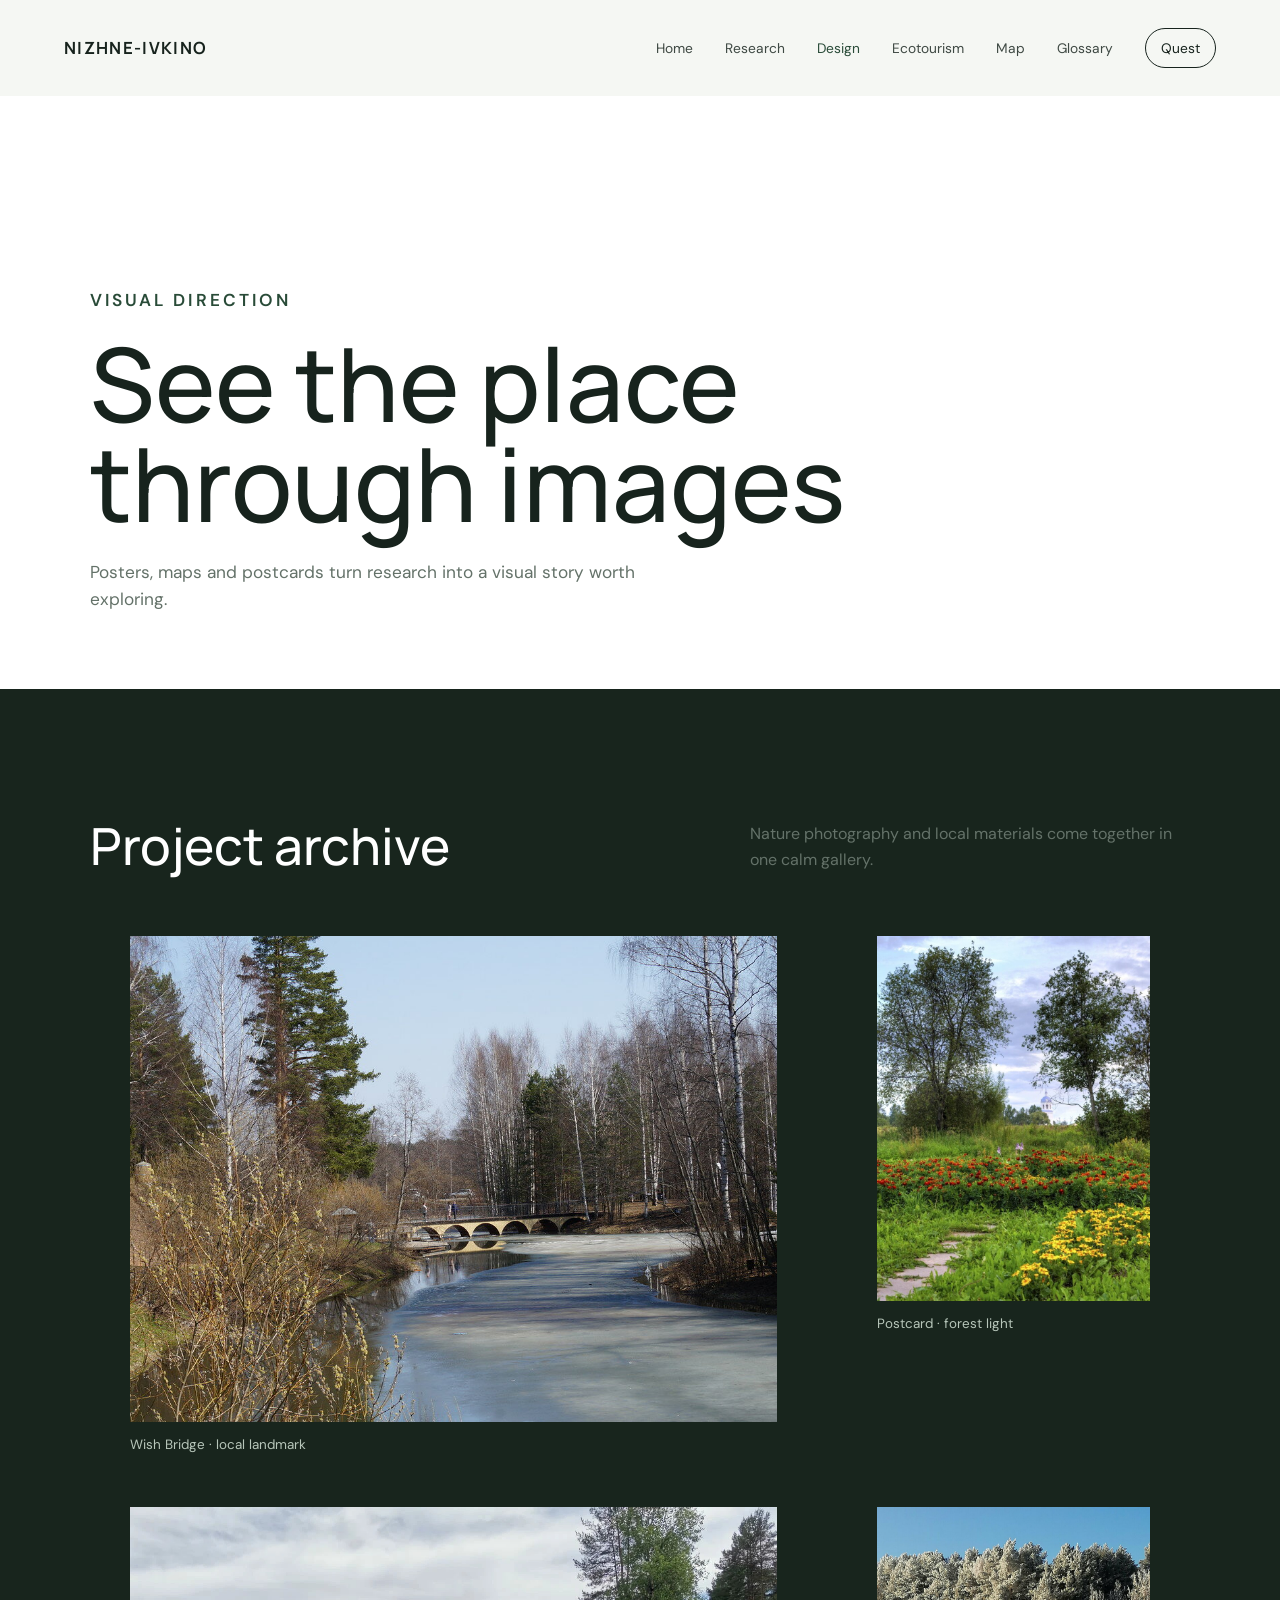
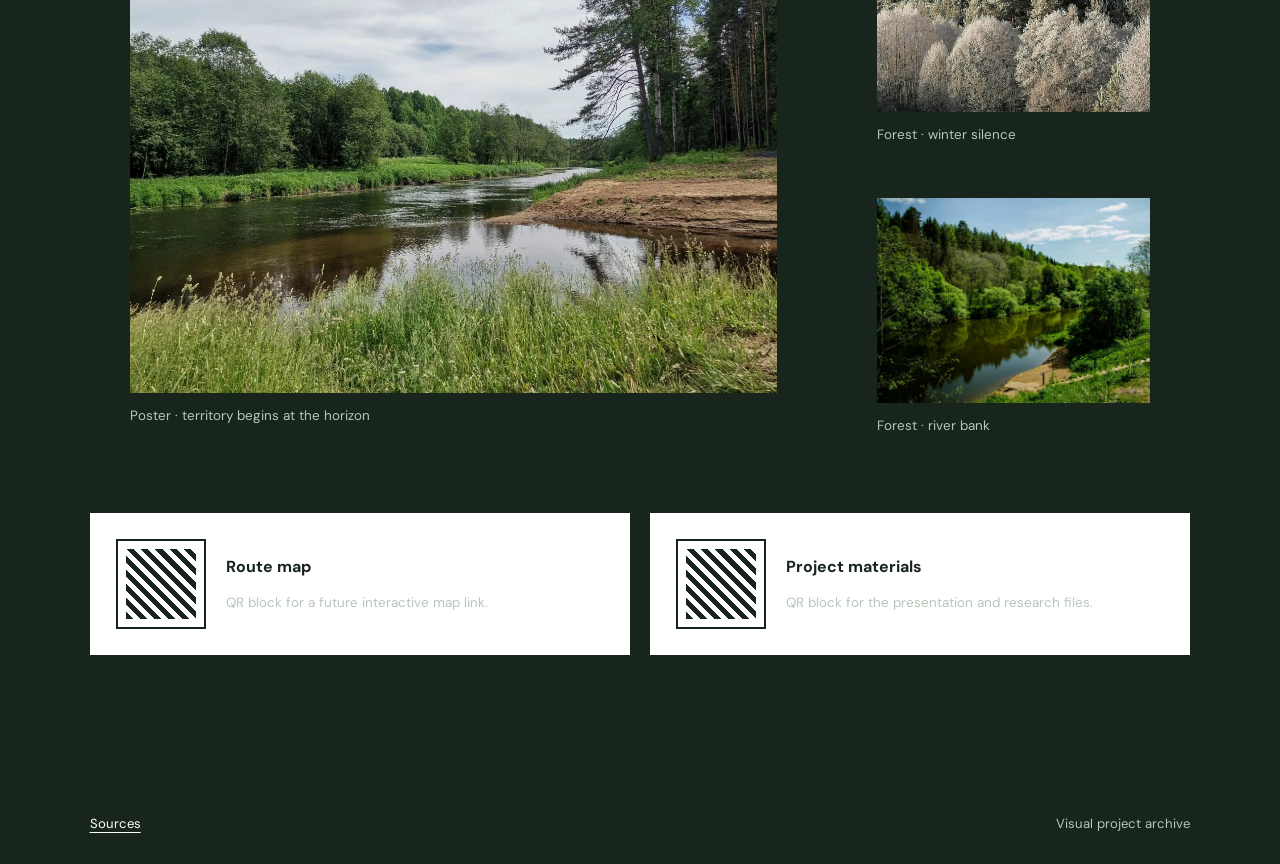
==== design.html @ e23dd653 "Initial commit: Environmental quest website for Nizhne-Ivkino" ====
<!doctype html>
<html lang="en">
<head>
<meta charset="utf-8">
<meta name="viewport" content="width=device-width, initial-scale=1">
<title>Design | Nizhne-Ivkino</title>
<link rel="stylesheet" href="styles.css">
</head>
<body>
<nav class="site-nav dark" aria-label="Main navigation">
<a class="brand" href="index.html">Nizhne-Ivkino</a>
<button class="menu-button" aria-label="Open menu" aria-expanded="false">☰</button>
<div class="nav-links">
<a href="index.html">Home</a>
<a href="research.html">Research</a>
<a href="design.html" aria-current="page">Design</a>
<a href="tourism.html">Ecotourism</a>
<a href="map.html">Map</a>
<a href="glossary.html">Glossary</a>
<a class="quest" href="quest.html">Quest</a>
</div>
</nav>
<header class="page-header">
<p class="eyebrow" style="color:var(--deep)">Visual direction</p>
<h1>See the place<br>through images</h1>
<p>Posters, maps and postcards turn research into a visual story worth exploring.</p>
</header>
<main>
<section class="section dark-section">
<div class="section-head">
<h2>Project archive</h2>
<p class="section-intro">Nature photography and local materials come together in one calm gallery.</p>
</div>
<div class="gallery">
<figure class="gallery-item wide">
<img src="Pics/bridge-wishes.png" alt="Wish Bridge over the Ivkina River near Nizhne-Ivkino">
<figcaption class="caption">Wish Bridge · local landmark</figcaption>
</figure>
<figure class="gallery-item tall">
<img src="Pics/park-flowers.jpg" alt="Flower garden and path near the local park">
<figcaption class="caption">Postcard · forest light</figcaption>
</figure>
<figure class="gallery-item wide">
<img src="Pics/river-meadow.jpg" alt="River, dam and landscape near Nizhne-Ivkino">
<figcaption class="caption">Poster · territory begins at the horizon</figcaption>
</figure>
</div>
<div class="qr-grid">
<div class="qr-box">
<div class="qr-mark" aria-hidden="true">
</div>
<div>
<strong>Route map</strong>
<p class="caption">QR block for a future interactive map link.</p>
</div>
</div>
<div class="qr-box">
<div class="qr-mark" aria-hidden="true">
</div>
<div>
<strong>Project materials</strong>
<p class="caption">QR block for the presentation and research files.</p>
</div>
</div>
</div>
</section>
</main>
<footer>Visual project archive</footer>
<script src="script.js">
</script>
</body>
</html>
---- styles.css ----
@import url('https://fonts.googleapis.com/css2?family=DM+Sans:wght@400;500;600&family=Manrope:wght@400;500;600;700&display=swap');

:root { --ink: #17231d; --muted: #647269; --paper: #f5f7f3; --line: #dfe6df; --accent: #b9d9bd; --deep: #294b38; }
* { box-sizing: border-box; }
html { scroll-behavior: smooth; scroll-snap-type: y proximity; }
body { margin: 0; color: var(--ink); background: var(--paper); font-family: 'DM Sans', sans-serif; line-height: 1.6; }
h1, h2, h3, p { margin: 0; }
h1, h2, h3, .brand { font-family: 'Manrope', sans-serif; letter-spacing: 0; }
a { color: inherit; text-decoration: none; }
img { display: block; max-width: 100%; }
img { cursor: zoom-in; }
body.image-viewer-open { overflow: hidden; }
.image-viewer { position: fixed; z-index: 20; inset: 0; display: grid; place-items: center; padding: 30px; background: rgba(6, 12, 8, .94); }
.image-viewer[hidden] { display: none; }
.image-viewer > img { width: auto; max-width: 96vw; height: auto; max-height: 92vh; object-fit: contain; cursor: default; }
.image-viewer-close { position: absolute; top: 18px; right: 24px; width: 46px; height: 46px; border: 1px solid rgba(255,255,255,.65); border-radius: 50%; color: white; background: transparent; font: inherit; font-size: 2rem; line-height: 1; cursor: pointer; }
.image-viewer-close:hover { background: rgba(255,255,255,.14); }
.site-nav { position: absolute; z-index: 5; top: 0; width: 100%; display: flex; align-items: center; justify-content: space-between; padding: 28px clamp(20px, 5vw, 76px); color: white; }
.site-nav.dark { position: relative; color: var(--ink); background: var(--paper); }
.brand { font-size: 1.05rem; font-weight: 700; letter-spacing: .08em; text-transform: uppercase; }
.nav-links { display: flex; align-items: center; gap: clamp(16px, 2.5vw, 36px); font-size: .86rem; }
.nav-links a { opacity: .82; transition: opacity .2s, color .2s; }
.nav-links a:hover, .nav-links a[aria-current='page'] { opacity: 1; color: var(--accent); }
.dark .nav-links a:hover, .dark .nav-links a[aria-current='page'] { color: var(--deep); }
.quest { border: 1px solid currentColor; border-radius: 999px; padding: 8px 15px; opacity: 1 !important; }
.menu-button { display: none; border: 0; background: none; color: inherit; font-size: 1.5rem; }
.hero { position: relative; min-height: 100svh; display: grid; place-items: center; overflow: hidden; color: white; scroll-snap-align: start; }
.hero > img { position: absolute; inset: 0; width: 100%; height: 100%; object-fit: cover; }
.hero::after { content: ''; position: absolute; inset: 0; background: linear-gradient(180deg, rgba(11,24,17,.35), rgba(11,24,17,.48)); }
.hero-content { position: relative; z-index: 1; width: min(850px, 90%); text-align: center; }
.eyebrow { margin-bottom: 18px; color: var(--accent); font-size: .76rem; font-weight: 600; letter-spacing: .18em; text-transform: uppercase; }
.hero h1 { font-size: clamp(3rem, 8vw, 7.5rem); font-weight: 500; line-height: .98; }
.hero .button { margin-top: 32px; }
.button { display: inline-flex; align-items: center; gap: 10px; border: 1px solid currentColor; border-radius: 999px; padding: 12px 21px; font-size: .9rem; transition: background .2s, color .2s; }
.button:hover { color: var(--ink); background: white; }
.button.filled { color: white; background: var(--deep); border-color: var(--deep); }
.button.filled:hover { background: #3b6650; color: white; }
.section { padding: clamp(68px, 10vw, 140px) clamp(20px, 7vw, 108px); scroll-snap-align: start; border-top: 1px solid rgba(23,35,29,.08); }
.section-head { display: flex; align-items: end; justify-content: space-between; gap: 30px; margin-bottom: 48px; }
.section h2 { max-width: 720px; font-size: clamp(2rem, 4vw, 4.2rem); font-weight: 500; line-height: 1.06; }
.section-intro { max-width: 440px; color: var(--muted); }
.video-block { position: relative; min-height: 460px; display: grid; place-items: center; overflow: hidden; background: #dce5dc url('Pics/river-forest.jpg') center/cover; }
.video-block::after { content: ''; position: absolute; inset: 0; background: rgba(19,42,28,.22); }
.video-block .video-label { position: relative; z-index: 1; color: white; text-align: center; }
.water-photo { aspect-ratio: 16 / 9; overflow: hidden; background: #dce5dc; }
.water-photo img { width: 100%; height: 100%; object-fit: cover; object-position: center 56%; }
.play { display: grid; place-items: center; width: 72px; height: 72px; margin: 0 auto 16px; border: 1px solid white; border-radius: 50%; font-size: 1.35rem; }
.news-grid { display: grid; gap: 18px; }
.news-card { display: grid; grid-template-columns: minmax(220px, 38%) 1fr; min-height: 230px; background: white; }
.news-card img { width: 100%; height: 100%; object-fit: cover; }
.news-card img.hydro-news { object-position: center top; }
.news-card.no-image { grid-template-columns: 1fr; }
.news-copy { display: flex; flex-direction: column; justify-content: center; gap: 13px; padding: 28px clamp(22px, 5vw, 70px); }
.news-copy small, .kicker { color: var(--muted); font-size: .74rem; letter-spacing: .13em; text-transform: uppercase; }
.news-copy h3 { font-size: clamp(1.4rem, 2.4vw, 2.25rem); font-weight: 500; }
.page-header { padding: clamp(90px, 13vw, 170px) clamp(20px, 7vw, 108px) 75px; background: white; }
.page-header h1 { max-width: 850px; font-size: clamp(3rem, 8vw, 7rem); font-weight: 500; line-height: .98; }
.page-header p { max-width: 560px; margin-top: 25px; color: var(--muted); font-size: 1.08rem; }
.quest-start { margin-top: 12px; }
.quest-description { max-width: 620px; margin: 24px 0; color: var(--muted); font-size: 1.05rem; line-height: 1.7; }
.quest-description ul { margin: 12px 0 0 20px; padding: 0; }
.quest-description li { margin: 8px 0; }
.quest-disclaimer { max-width: 620px; margin: 20px 0; padding: 16px 18px; border: 1px solid var(--line); background: #f7faf6; border-radius: 8px; }
.quest-disclaimer summary { color: var(--deep); font-weight: 700; cursor: pointer; }
.quest-disclaimer summary:focus-visible { outline: 3px solid var(--accent); outline-offset: -3px; }
.quest-disclaimer p { margin: 12px 0 0; color: var(--muted); font-size: .9rem; }
.card-grid { display: grid; grid-template-columns: repeat(3, 1fr); gap: 22px; }
.image-card { overflow: hidden; background: white; }
.image-card .image-wrap { overflow: hidden; aspect-ratio: 4 / 5; }
.image-card img { width: 100%; height: 100%; object-fit: cover; transition: transform .5s ease; }
.image-card:hover img { transform: scale(1.05); }
.card-copy { padding: 23px 24px 28px; }
.card-copy h3 { margin: 6px 0 9px; font-size: 1.35rem; font-weight: 600; }
.card-copy p { color: var(--muted); font-size: .94rem; }
.dark-section { color: white; background: #18251d; }
.gallery { display: grid; grid-template-columns: repeat(12, 1fr); gap: 20px; }
.gallery-item { grid-column: span 4; }
.gallery-item.wide { grid-column: span 8; }
.forest-column { grid-column: 9 / span 4; display: grid; align-content: start; gap: 20px; }
.forest-column .gallery-item { grid-column: 1; }
.gallery-item img { width: 100%; aspect-ratio: 4 / 3; object-fit: cover; }
.gallery-item.map-widget { background: #eef2ed; }
.gallery-item.map-widget img { width: 100%; height: auto; aspect-ratio: auto; object-fit: contain; background: transparent; }
.gallery-item img[src*="MAP"] { height: auto; aspect-ratio: auto; object-fit: initial; background: transparent; }
.gallery-item.tall img { aspect-ratio: 3 / 4; }
.caption { padding-top: 12px; color: var(--muted); font-size: .84rem; }
.dark-section .caption { color: #b7c6ba; }
.qr-grid { display: grid; grid-template-columns: repeat(2, 1fr); gap: 20px; margin-top: 60px; }
.qr-box { display: flex; align-items: center; gap: 22px; padding: 28px; color: var(--ink); background: white; }
.qr-mark { width: 86px; height: 86px; flex: 0 0 auto; background: repeating-linear-gradient(45deg, #18251d 0 5px, white 5px 10px); border: 8px solid white; outline: 2px solid #18251d; }
.route-grid { display: grid; grid-template-columns: repeat(2, 1fr); gap: 24px; }
.route { position: relative; min-height: 570px; display: flex; align-items: end; overflow: hidden; color: white; }
.route img { position: absolute; inset: 0; width: 100%; height: 100%; object-fit: cover; transition: transform .5s; }
.route:hover img { transform: scale(1.04); }
.route::after { content: ''; position: absolute; inset: 0; background: linear-gradient(transparent 25%, rgba(12,23,16,.86)); }
.route-copy { position: relative; z-index: 1; padding: 32px; }
.route-copy h2 { margin: 7px 0 12px; font-size: clamp(1.8rem, 3vw, 3rem); font-weight: 500; }
.route-copy p { max-width: 470px; color: #edf3ed; }
.rules { display: grid; grid-template-columns: repeat(3, 1fr); gap: 18px; margin-top: 42px; }
.rule { padding: 24px; border-top: 1px solid var(--line); color: var(--muted); }
.rule strong { display: block; margin-bottom: 7px; color: var(--ink); }
.search-wrap { max-width: 620px; margin: 0 auto 55px; }
.search { width: 100%; padding: 16px 0; border: 0; border-bottom: 1px solid var(--ink); outline: 0; color: var(--ink); background: transparent; font: inherit; font-size: 1.3rem; }
.terms { display: grid; grid-template-columns: repeat(3, 1fr); gap: 16px; }
.term { padding: 24px; background: white; box-shadow: 0 3px 18px rgba(24,37,29,.06); }
.term-header { display: flex; align-items: baseline; justify-content: space-between; gap: 10px; margin-bottom: 9px; }
.term h3 { margin: 0; font-size: 1.18rem; font-weight: 600; }
.term-transcription { color: var(--muted); font-size: .72rem; letter-spacing: .04em; white-space: nowrap; }
.term p { color: var(--muted); font-size: .93rem; }
.pagination { display: flex; justify-content: center; align-items: center; gap: 16px; margin-top: 30px; }
.page-button { min-width: 52px; height: 52px; padding: 0 18px; border: 1px solid var(--line); border-radius: 999px; background: white; color: var(--ink); font: inherit; font-size: 1.3rem; font-weight: 700; cursor: pointer; transition: all .2s ease; }
.page-button:hover:not(:disabled) { border-color: var(--deep); color: var(--deep); transform: translateY(-1px); }
.page-button:disabled { opacity: .45; cursor: not-allowed; }
.page-status { color: var(--muted); font-size: .9rem; letter-spacing: .08em; text-transform: uppercase; }
.empty { grid-column: 1 / -1; color: var(--muted); text-align: center; }
footer { display: flex; align-items: center; justify-content: space-between; gap: 20px; padding: 30px clamp(20px, 7vw, 108px); color: #b7c6ba; background: #18251d; font-size: .82rem; }

.footer-sources { color: white; text-decoration: underline; text-underline-offset: 4px; }
.sources-list { max-width: 980px; }
.map-header { padding-bottom: 58px; }
.map-section { padding-top: clamp(42px, 7vw, 88px); }
.map-layout { display: grid; grid-template-columns: minmax(0, 1.55fr) minmax(280px, .75fr); gap: 28px; align-items: stretch; }
.map-frame { min-height: 560px; background: #dce5dc; }
#yandex-map { width: 100%; height: 560px; }
.map-status { padding: 12px 18px; color: var(--muted); background: white; font-size: .86rem; }
.directions { padding: clamp(24px, 4vw, 48px); color: white; background: var(--deep); }
.directions h2 { margin: 8px 0 24px; font-size: clamp(1.7rem, 3vw, 2.8rem); font-weight: 500; line-height: 1.08; }
.directions ol { margin: 0; padding-left: 22px; color: #edf3ed; }
.directions li { padding: 9px 0; }
.route-note { margin: 24px 0 30px; color: #cbd9ce; }
.directions .button.filled { color: var(--deep); background: white; border-color: white; }
.directions .button.filled:hover { color: white; background: transparent; }
.directions .map-reset { margin: 0 10px 0 0; color: white; background: transparent; cursor: pointer; }
.directions .map-reset:hover { color: var(--deep); background: white; }
.source-links { max-width: 760px; margin: 0; padding: 0; list-style: none; }
.source-links li { padding: 24px 0; border-top: 1px solid var(--line); font-size: clamp(1.3rem, 2.5vw, 2rem); }
.source-links a { color: var(--deep); text-decoration: underline; text-underline-offset: 5px; }
.source-item { padding: 28px 0; border-top: 1px solid var(--line); }
.source-item h2 { margin: 7px 0 10px; font-size: clamp(1.5rem, 3vw, 2.5rem); font-weight: 500; }
.source-item p { max-width: 700px; color: var(--muted); }
.source-item a { color: var(--deep); text-decoration: underline; text-underline-offset: 3px; }
.source-item code { padding: 2px 5px; background: #e8eee8; }
.quest-hero { background: linear-gradient(135deg, #e8f0e7, #fff); }
.quest-main { max-width: 1120px; margin: 0 auto; padding: 36px clamp(20px, 5vw, 64px) 100px; }
.quest-bar { display: flex; align-items: center; justify-content: space-between; gap: 18px; padding: 18px 22px; color: white; background: var(--deep); border-radius: 12px; }
.quest-timer { display: none; }
.quest-tabs { display: grid; grid-template-columns: repeat(8, 1fr); gap: 8px; margin: 24px 0; }
.quest-tab { min-height: 48px; border: 1px solid var(--line); border-radius: 8px; color: var(--deep); background: white; font: inherit; font-weight: 700; cursor: pointer; }
.quest-tab.active { color: white; background: var(--deep); border-color: var(--deep); }
.quest-tab.solved { color: var(--deep); background: var(--accent); border-color: var(--accent); }
.quest-task, .vault { padding: clamp(24px, 5vw, 52px); background: white; box-shadow: 0 8px 30px rgba(23,35,29,.08); }
.quest-task[hidden], .quest-main[hidden] { display: none; }
.quest-kicker { color: var(--deep); font-size: .75rem; font-weight: 700; letter-spacing: .14em; text-transform: uppercase; }
.quest-task h2, .vault h2 { margin: 10px 0 12px; font-size: clamp(1.8rem, 4vw, 3.2rem); font-weight: 500; line-height: 1.08; }
.quest-task > p, .vault > p { color: var(--muted); }
.quest-glossary { margin: 24px 0; border: 1px solid var(--line); background: #f7faf6; }
.quest-glossary summary { padding: 16px 18px; color: var(--deep); font-weight: 700; cursor: pointer; }
.quest-glossary summary:focus-visible { outline: 3px solid var(--accent); outline-offset: -3px; }
.quest-glossary-grid { display: grid; grid-template-columns: repeat(3, 1fr); gap: 1px; padding: 1px; background: var(--line); }
.quest-glossary-grid article { min-width: 0; padding: 16px; background: white; }
.quest-glossary-grid h3 { margin: 0 0 6px; color: var(--deep); font-size: 1rem; }
.quest-glossary-grid p { margin: 0 0 8px; color: var(--muted); font-size: .92rem; }
.quest-glossary-grid small { display: block; color: #52675a; font-size: .82rem; line-height: 1.4; }
.mission-paper { margin: 28px 0; padding: clamp(20px, 4vw, 34px); color: #26372c; background: #f1f5ef; border-left: 4px solid var(--accent); }
.mission-paper select, .match-row select { max-width: 100%; margin: 4px; padding: 8px 10px; border: 1px solid var(--line); border-radius: 6px; background: white; font: inherit; }
.mission-paper select:focus, .match-row select:focus { outline: none; box-shadow: none; }
.mission-paper select.correct, .match-row select.correct { border-color: #3d8c59; background: #e5f4e7; }
.mission-paper select.incorrect, .match-row select.incorrect { border-color: #c85d54; background: #fff0ed; }
.task-result { min-height: 28px; margin-top: 18px; font-weight: 600; }
.task-result.success { color: #277344; }
.task-result.error { color: #b23d36; }
.report { font-family: Georgia, serif; }
.clue-grid { display: grid; grid-template-columns: repeat(3, 1fr); gap: 14px; margin: 22px 0; }
.quest-placeholder { min-height: 150px; display: grid; place-items: center; padding: 18px; color: var(--muted); background: repeating-linear-gradient(135deg, #edf2ec, #edf2ec 10px, #e3ebe2 10px, #e3ebe2 20px); text-align: center; }
.quest-placeholder small { font-size: .78rem; }
.route-placeholder { max-width: 620px; margin: 24px 0; }
.quest-task fieldset { margin: 22px 0; padding: 18px 22px; border: 1px solid var(--line); }
.quest-task legend { padding: 0 6px; font-weight: 700; }
.quest-task fieldset label { display: block; padding: 7px 0; }
.quest-label { display: block; margin: 22px 0 6px; color: var(--deep); font-weight: 700; }
.quest-input { width: min(100%, 520px); padding: 13px 15px; border: 1px solid var(--line); border-radius: 7px; background: white; font: inherit; }
.quest-task .button, .vault .button { margin-top: 24px; }
.matching-grid { display: grid; gap: 14px; margin: 24px 0; }
.match-row { display: grid; grid-template-columns: minmax(0, 1fr) minmax(260px, 1fr); gap: 16px; align-items: center; }
.match-row .quest-placeholder { min-height: 100px; }
.quest-image { position: relative; border-radius: 8px; overflow: hidden; background: #f1f5ef; }
.quest-image img { width: 100%; height: 200px; object-fit: cover; object-position: center; }
.image-label { position: absolute; bottom: 0; left: 0; right: 0; padding: 8px 12px; color: white; background: linear-gradient(transparent, rgba(12,23,16,.85)); font-size: .85rem; font-weight: 600; }
.puzzle-board { width: min(100%, 480px); display: grid; grid-template-columns: repeat(3, 1fr); gap: 6px; margin: 24px 0 14px; padding: 6px; background: var(--deep); }
.puzzle-slot, .puzzle-piece { min-height: 82px; border: 1px dashed #9ab29d; background: #f4f8f3; color: var(--deep); font: inherit; cursor: pointer; }
.puzzle-slot { background: #dfeadf; }
.puzzle-piece { min-width: 100px; aspect-ratio: 3 / 4; padding: 0; border-style: solid; border-radius: 6px; background-image: url('Pics/Белый орлан.png'); background-repeat: no-repeat; background-size: 300% 300%; }
.puzzle-piece[data-piece="1"] { background-position: 0 0; }
.puzzle-piece[data-piece="2"] { background-position: 50% 0; }
.puzzle-piece[data-piece="3"] { background-position: 100% 0; }
.puzzle-piece[data-piece="4"] { background-position: 0 50%; }
.puzzle-piece[data-piece="5"] { background-position: 50% 50%; }
.puzzle-piece[data-piece="6"] { background-position: 100% 50%; }
.puzzle-piece[data-piece="7"] { background-position: 0 100%; }
.puzzle-piece[data-piece="8"] { background-position: 50% 100%; }
.puzzle-piece[data-piece="9"] { background-position: 100% 100%; }
.puzzle-pieces { width: min(100%, 480px); display: grid; grid-template-columns: repeat(3, 1fr); gap: 6px; }
.puzzle-piece.placed { opacity: .45; }
.puzzle-piece.selected { outline: 3px solid var(--accent); }
.sorting-items { display: flex; flex-wrap: wrap; gap: 10px; margin: 24px 0; }
.sorting-items button, .waste-bin button { padding: 11px 14px; border: 1px solid var(--line); border-radius: 7px; color: var(--ink); background: white; font: inherit; cursor: grab; }
.sorting-items button.selected { outline: 3px solid var(--accent); }
.sorting-items button.sorted { display: block; margin: 8px; background: #e8f1e7; }
.sorting-items button.correct { border-color: #3d8c59; background: #e5f4e7; }
.sorting-items button.incorrect { border-color: #c85d54; background: #fff0ed; }
.bins { display: grid; grid-template-columns: repeat(3, 1fr); gap: 14px; margin: 22px 0; }
.waste-bin { min-height: 150px; display: flex; flex-wrap: wrap; align-content: flex-start; align-items: flex-start; justify-content: center; gap: 10px; padding: 22px 16px; border: 2px dashed var(--deep); border-radius: 10px; color: var(--deep); background: #f1f5ef; text-align: center; font-weight: 700; }
.waste-bin > span { flex: 0 0 100%; }
.waste-bin button.sorted { margin: 0; padding: 9px 12px; cursor: pointer; }
.waste-bin button.correct { border-color: #3d8c59; background: #e5f4e7; }
.waste-bin button.incorrect { border-color: #c85d54; background: #fff0ed; }
.vault { position: relative; margin-top: 28px; border-top: 5px solid var(--accent); overflow: hidden; }
.vault-input { display: block; margin-top: 20px; font-size: 1.3rem; letter-spacing: .2em; }
.vault-bird { position: absolute; top: 12px; right: 12%; display: block; font-size: 2.2rem; opacity: 0; transform: translate(120px, -110px) rotate(-12deg); pointer-events: none; }
.vault-bird.landed { animation: bird-landing 1.4s ease-out forwards, bird-rest 2.8s ease-in-out 1.4s infinite; }
@keyframes bird-landing { 0% { opacity: 0; transform: translate(120px, -110px) rotate(-12deg); } 65% { opacity: 1; transform: translate(-10px, 4px) rotate(6deg); } 100% { opacity: 1; transform: translate(0, 0) rotate(0); } }
@keyframes bird-rest { 0%, 100% { transform: translateY(0) rotate(0); } 50% { transform: translateY(-4px) rotate(3deg); } }
@media (max-width: 800px) { .clue-grid, .bins, .quest-glossary-grid { grid-template-columns: 1fr; } .match-row { grid-template-columns: 1fr; gap: 8px; } .quest-bar { align-items: flex-start; flex-direction: column; } .quest-tabs { grid-template-columns: repeat(4, 1fr); gap: 5px; } .quest-tab { min-height: 42px; } .puzzle-slot, .puzzle-piece { min-height: 64px; } }
@media (max-width: 800px) { .site-nav, .site-nav.dark { position: sticky; top: 0; z-index: 30; min-height: 76px; padding: 18px 20px; color: var(--ink); background: var(--paper); box-shadow: 0 2px 12px rgba(23,35,29,.12); } .nav-links { display: none; position: absolute; top: calc(100% + 8px); right: 20px; left: 20px; flex-direction: column; align-items: stretch; gap: 2px; padding: 12px 16px 14px; color: white; background: #18251d; border: 1px solid rgba(185,217,189,.18); border-radius: 16px; box-shadow: 0 16px 28px rgba(6,12,8,.28); transform-origin: top center; } .nav-links.open { display: flex; animation: dropdown-in .18s ease-out; } .nav-links a { display: flex; align-items: center; min-height: 36px; padding: 0 4px; color: white; opacity: .9; } .nav-links a[aria-current='page'] { color: var(--accent); opacity: 1; } .nav-links .quest { min-height: 36px; padding: 0 4px; border: 0; margin-top: 2px; } .menu-button { display: block; } .section-head { display: block; } .section-intro { margin-top: 20px; } .card-grid, .route-grid, .terms { grid-template-columns: 1fr; } .gallery-item, .gallery-item.wide, .forest-column { grid-column: span 12; } .news-card { grid-template-columns: 1fr; } .news-card img { height: 240px; } .rules, .qr-grid { grid-template-columns: 1fr; } .map-layout { grid-template-columns: 1fr; } .map-frame, #yandex-map { min-height: 420px; height: 420px; } footer { align-items: flex-start; flex-direction: column; } }
@keyframes dropdown-in { from { opacity: 0; transform: translateY(-6px) scaleY(.98); } to { opacity: 1; transform: translateY(0) scaleY(1); } }
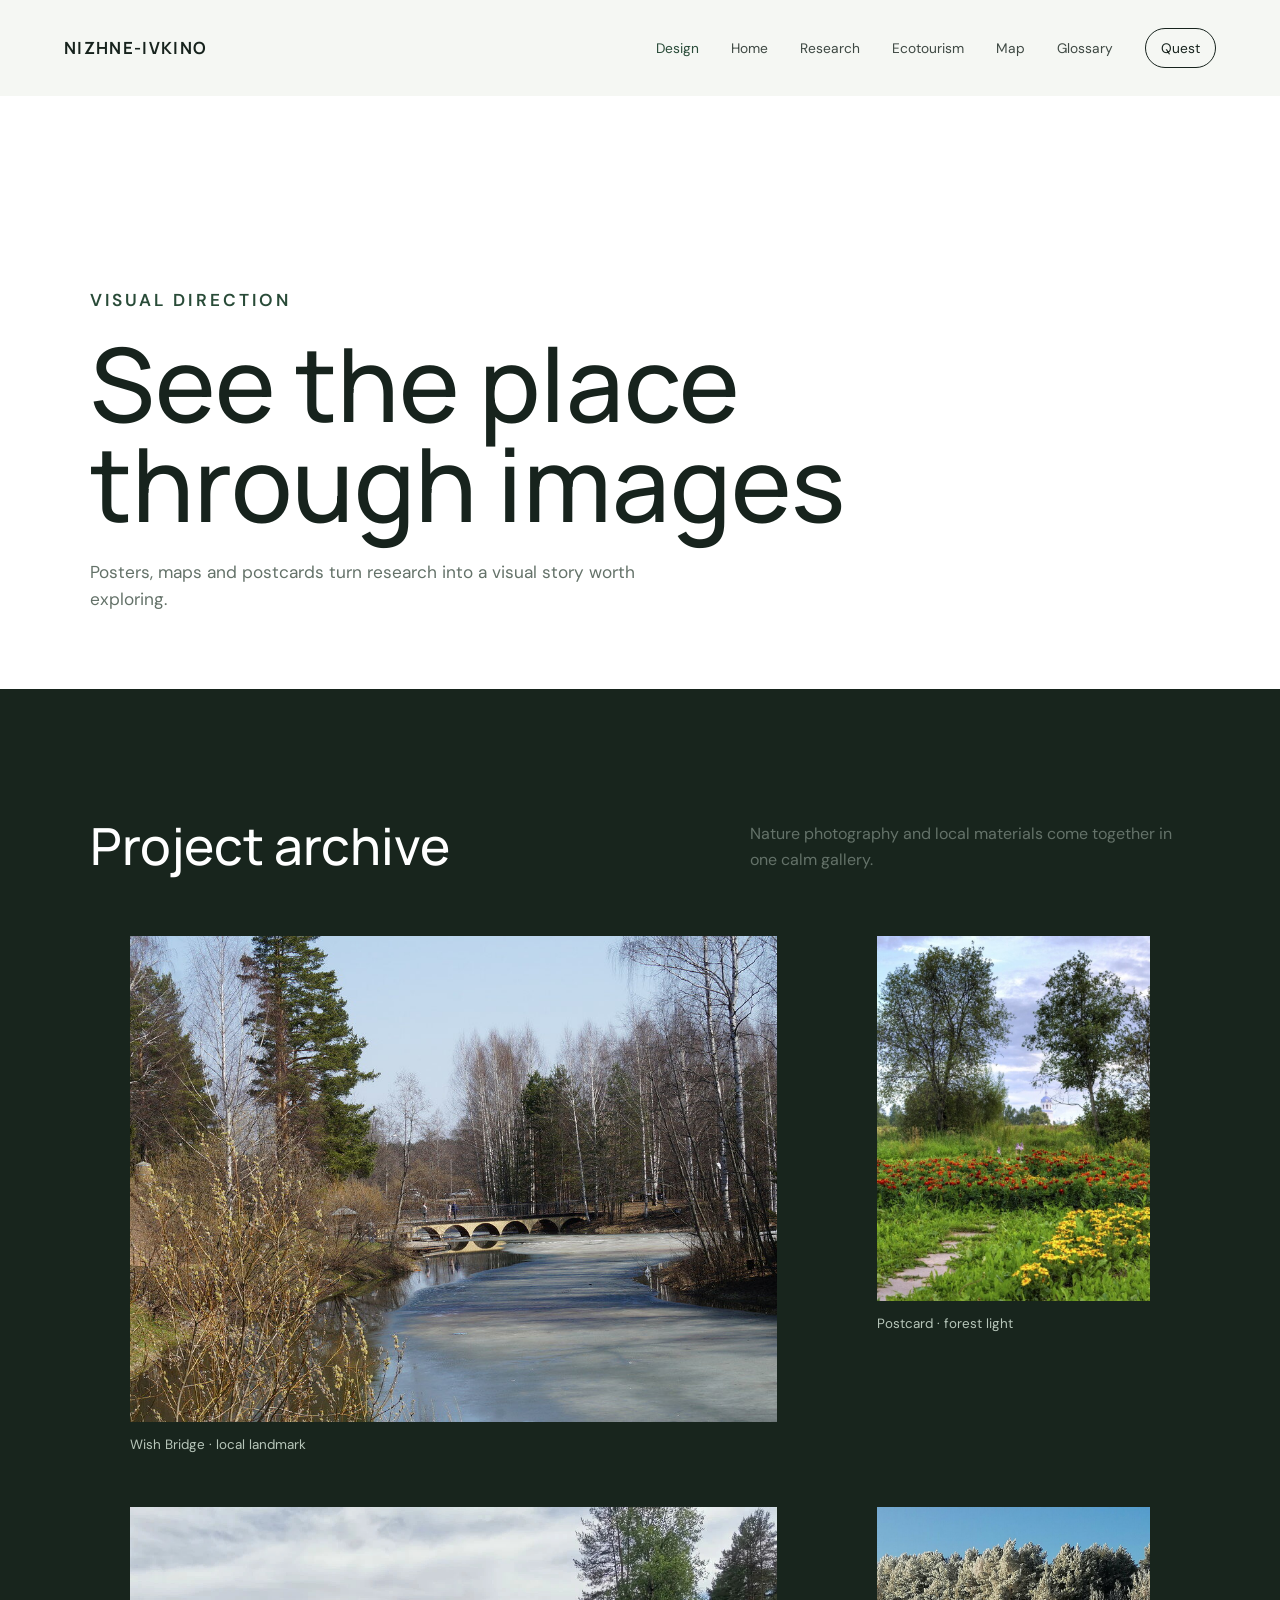
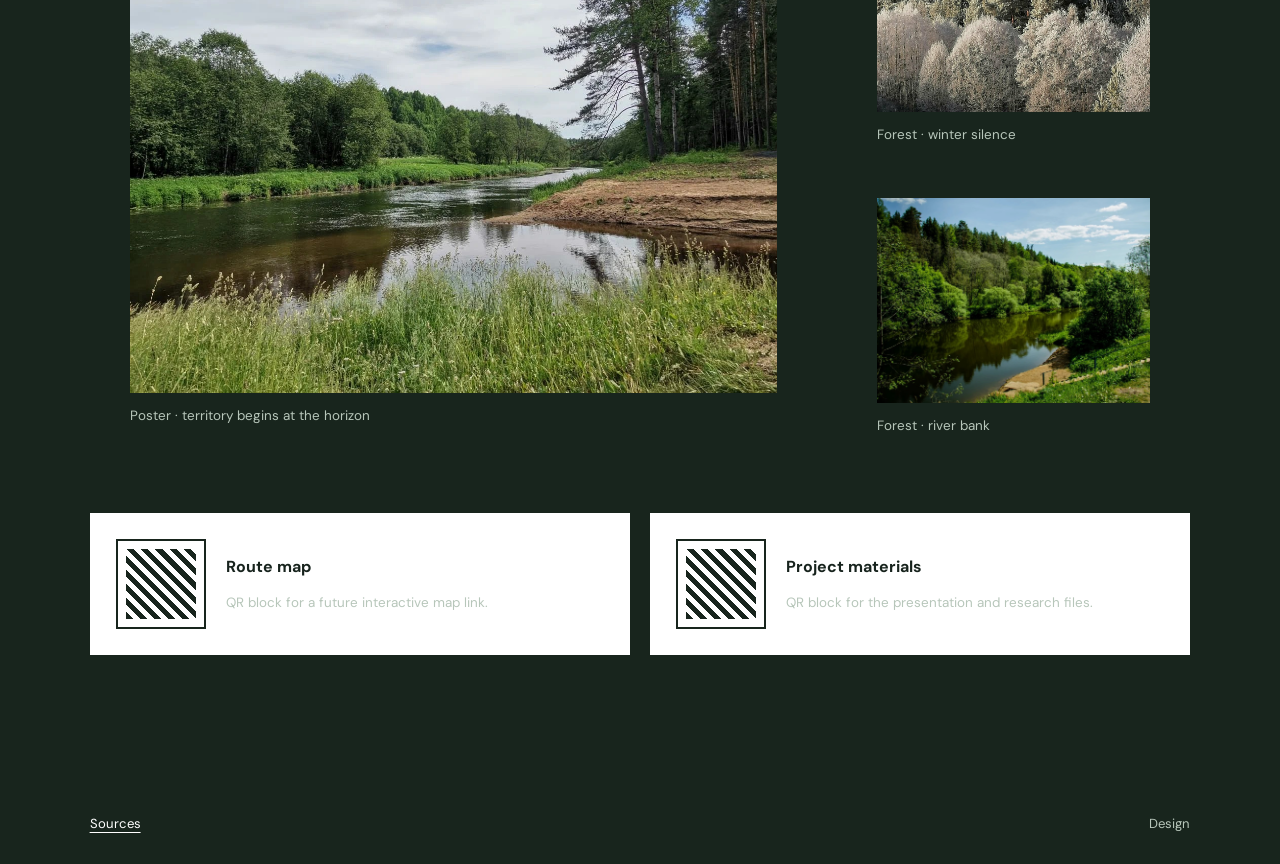
==== commit 62e1e032: "Полное обновление сайта: замена всех файлов" ====
--- a/design.html
+++ b/design.html
@@ -65,7 +65,7 @@
 </div>
 </section>
 </main>
-<footer>Visual project archive</footer>
+<footer><a href="sources.html">Sources</a><span>Design</span></footer>
 <script src="script.js">
 </script>
 </body>
--- a/styles.css
+++ b/styles.css
@@ -2,8 +2,9 @@
 
 :root { --ink: #17231d; --muted: #647269; --paper: #f5f7f3; --line: #dfe6df; --accent: #b9d9bd; --deep: #294b38; }
 * { box-sizing: border-box; }
-html { scroll-behavior: smooth; scroll-snap-type: y proximity; }
-body { margin: 0; color: var(--ink); background: var(--paper); font-family: 'DM Sans', sans-serif; line-height: 1.6; }
+html { scroll-behavior: smooth; overflow-x: hidden; }
+body { margin: 0; color: var(--ink); background: var(--paper); font-family: 'DM Sans', sans-serif; line-height: 1.6; overflow-x: hidden; }
+body { margin: 0; color: var(--ink); background: var(--paper); font-family: 'DM Sans', sans-serif; line-height: 1.6; overflow-x: hidden; }
 h1, h2, h3, p { margin: 0; }
 h1, h2, h3, .brand { font-family: 'Manrope', sans-serif; letter-spacing: 0; }
 a { color: inherit; text-decoration: none; }
@@ -24,31 +25,32 @@
 .dark .nav-links a:hover, .dark .nav-links a[aria-current='page'] { color: var(--deep); }
 .quest { border: 1px solid currentColor; border-radius: 999px; padding: 8px 15px; opacity: 1 !important; }
 .menu-button { display: none; border: 0; background: none; color: inherit; font-size: 1.5rem; }
-.hero { position: relative; min-height: 100svh; display: grid; place-items: center; overflow: hidden; color: white; scroll-snap-align: start; }
+.hero { position: relative; height: 100vh; display: grid; place-items: center; overflow: hidden; color: white; }
+.site-nav { position: fixed; z-index: 100; top: 0; width: 100%; display: flex; align-items: center; justify-content: space-between; padding: 28px clamp(20px, 5vw, 76px); color: white; background: transparent; }
 .hero > img { position: absolute; inset: 0; width: 100%; height: 100%; object-fit: cover; }
 .hero::after { content: ''; position: absolute; inset: 0; background: linear-gradient(180deg, rgba(11,24,17,.35), rgba(11,24,17,.48)); }
 .hero-content { position: relative; z-index: 1; width: min(850px, 90%); text-align: center; }
 .eyebrow { margin-bottom: 18px; color: var(--accent); font-size: .76rem; font-weight: 600; letter-spacing: .18em; text-transform: uppercase; }
 .hero h1 { font-size: clamp(3rem, 8vw, 7.5rem); font-weight: 500; line-height: .98; }
 .hero .button { margin-top: 32px; }
-.button { display: inline-flex; align-items: center; gap: 10px; border: 1px solid currentColor; border-radius: 999px; padding: 12px 21px; font-size: .9rem; transition: background .2s, color .2s; }
+.button { display: inline-flex; align-items: center; gap: 10px; border: 1px solid currentColor; border-radius: 999px; padding: 16px 28px; font-size: .9rem; transition: background .2s, color .2s; }
 .button:hover { color: var(--ink); background: white; }
 .button.filled { color: white; background: var(--deep); border-color: var(--deep); }
 .button.filled:hover { background: #3b6650; color: white; }
-.section { padding: clamp(68px, 10vw, 140px) clamp(20px, 7vw, 108px); scroll-snap-align: start; border-top: 1px solid rgba(23,35,29,.08); }
+.section { padding: clamp(68px, 10vw, 140px) clamp(20px, 7vw, 108px); border-top: 1px solid rgba(23,35,29,.08); }
 .section-head { display: flex; align-items: end; justify-content: space-between; gap: 30px; margin-bottom: 48px; }
 .section h2 { max-width: 720px; font-size: clamp(2rem, 4vw, 4.2rem); font-weight: 500; line-height: 1.06; }
 .section-intro { max-width: 440px; color: var(--muted); }
 .video-block { position: relative; min-height: 460px; display: grid; place-items: center; overflow: hidden; background: #dce5dc url('Pics/river-forest.jpg') center/cover; }
 .video-block::after { content: ''; position: absolute; inset: 0; background: rgba(19,42,28,.22); }
 .video-block .video-label { position: relative; z-index: 1; color: white; text-align: center; }
-.water-photo { aspect-ratio: 16 / 9; overflow: hidden; background: #dce5dc; }
-.water-photo img { width: 100%; height: 100%; object-fit: cover; object-position: center 56%; }
+.water-photo { min-height: 80vh; overflow: hidden; background: #dce5dc; }
+.water-photo img { width: 100%; height: 100%; object-fit: cover; object-position: center 56%; min-height: 80vh; }
 .play { display: grid; place-items: center; width: 72px; height: 72px; margin: 0 auto 16px; border: 1px solid white; border-radius: 50%; font-size: 1.35rem; }
 .news-grid { display: grid; gap: 18px; }
 .news-card { display: grid; grid-template-columns: minmax(220px, 38%) 1fr; min-height: 230px; background: white; }
 .news-card img { width: 100%; height: 100%; object-fit: cover; }
-.news-card img.hydro-news { object-position: center top; }
+.news-card img.hydro-news { object-position: center top; object-fit: cover; width: 85%; height: 85%; margin: auto; }
 .news-card.no-image { grid-template-columns: 1fr; }
 .news-copy { display: flex; flex-direction: column; justify-content: center; gap: 13px; padding: 28px clamp(22px, 5vw, 70px); }
 .news-copy small, .kicker { color: var(--muted); font-size: .74rem; letter-spacing: .13em; text-transform: uppercase; }
@@ -65,6 +67,20 @@
 .quest-disclaimer summary:focus-visible { outline: 3px solid var(--accent); outline-offset: -3px; }
 .quest-disclaimer p { margin: 12px 0 0; color: var(--muted); font-size: .9rem; }
 .card-grid { display: grid; grid-template-columns: repeat(3, 1fr); gap: 22px; }
+.facts-grid { display: grid; grid-template-columns: repeat(4, 1fr); gap: 20px; margin: 32px 0; }
+.fact-card { display: flex; flex-direction: column; align-items: center; padding: 28px 20px; background: white; border-radius: 12px; text-align: center; box-shadow: 0 4px 20px rgba(23,35,29,.06); }
+.fact-number { font-size: 2.5rem; font-weight: 700; color: var(--deep); margin-bottom: 8px; font-family: 'Manrope', sans-serif; }
+.fact-label { color: var(--muted); font-size: .9rem; }
+.species-section { margin-top: 32px; }
+.species-section h3 { margin: 32px 0 20px; color: var(--deep); font-size: 1.5rem; font-weight: 600; }
+.species-list { display: grid; gap: 16px; margin-bottom: 24px; }
+.species-item { padding: 20px; background: white; border-radius: 8px; border-left: 4px solid var(--accent); }
+.species-item h4 { margin: 0 0 8px; color: var(--deep); font-size: 1.1rem; font-weight: 600; }
+.species-item p { margin: 0; color: var(--muted); font-size: .95rem; line-height: 1.6; }
+.complete-species-card { padding: 32px; background: white; border-radius: 12px; border-left: 4px solid var(--accent); }
+.complete-species-card h3 { margin: 24px 0 12px; color: var(--deep); font-size: 1.2rem; font-weight: 600; }
+.complete-species-card h3:first-child { margin-top: 0; }
+.complete-species-card p { margin: 0 0 16px; color: var(--muted); font-size: .95rem; line-height: 1.6; }
 .image-card { overflow: hidden; background: white; }
 .image-card .image-wrap { overflow: hidden; aspect-ratio: 4 / 5; }
 .image-card img { width: 100%; height: 100%; object-fit: cover; transition: transform .5s ease; }
@@ -114,6 +130,9 @@
 .page-status { color: var(--muted); font-size: .9rem; letter-spacing: .08em; text-transform: uppercase; }
 .empty { grid-column: 1 / -1; color: var(--muted); text-align: center; }
 footer { display: flex; align-items: center; justify-content: space-between; gap: 20px; padding: 30px clamp(20px, 7vw, 108px); color: #b7c6ba; background: #18251d; font-size: .82rem; }
+footer a { color: white; text-decoration: underline; text-underline-offset: 4px; }
+footer span { color: #b7c6ba; }
+
 
 .footer-sources { color: white; text-decoration: underline; text-underline-offset: 4px; }
 .sources-list { max-width: 980px; }
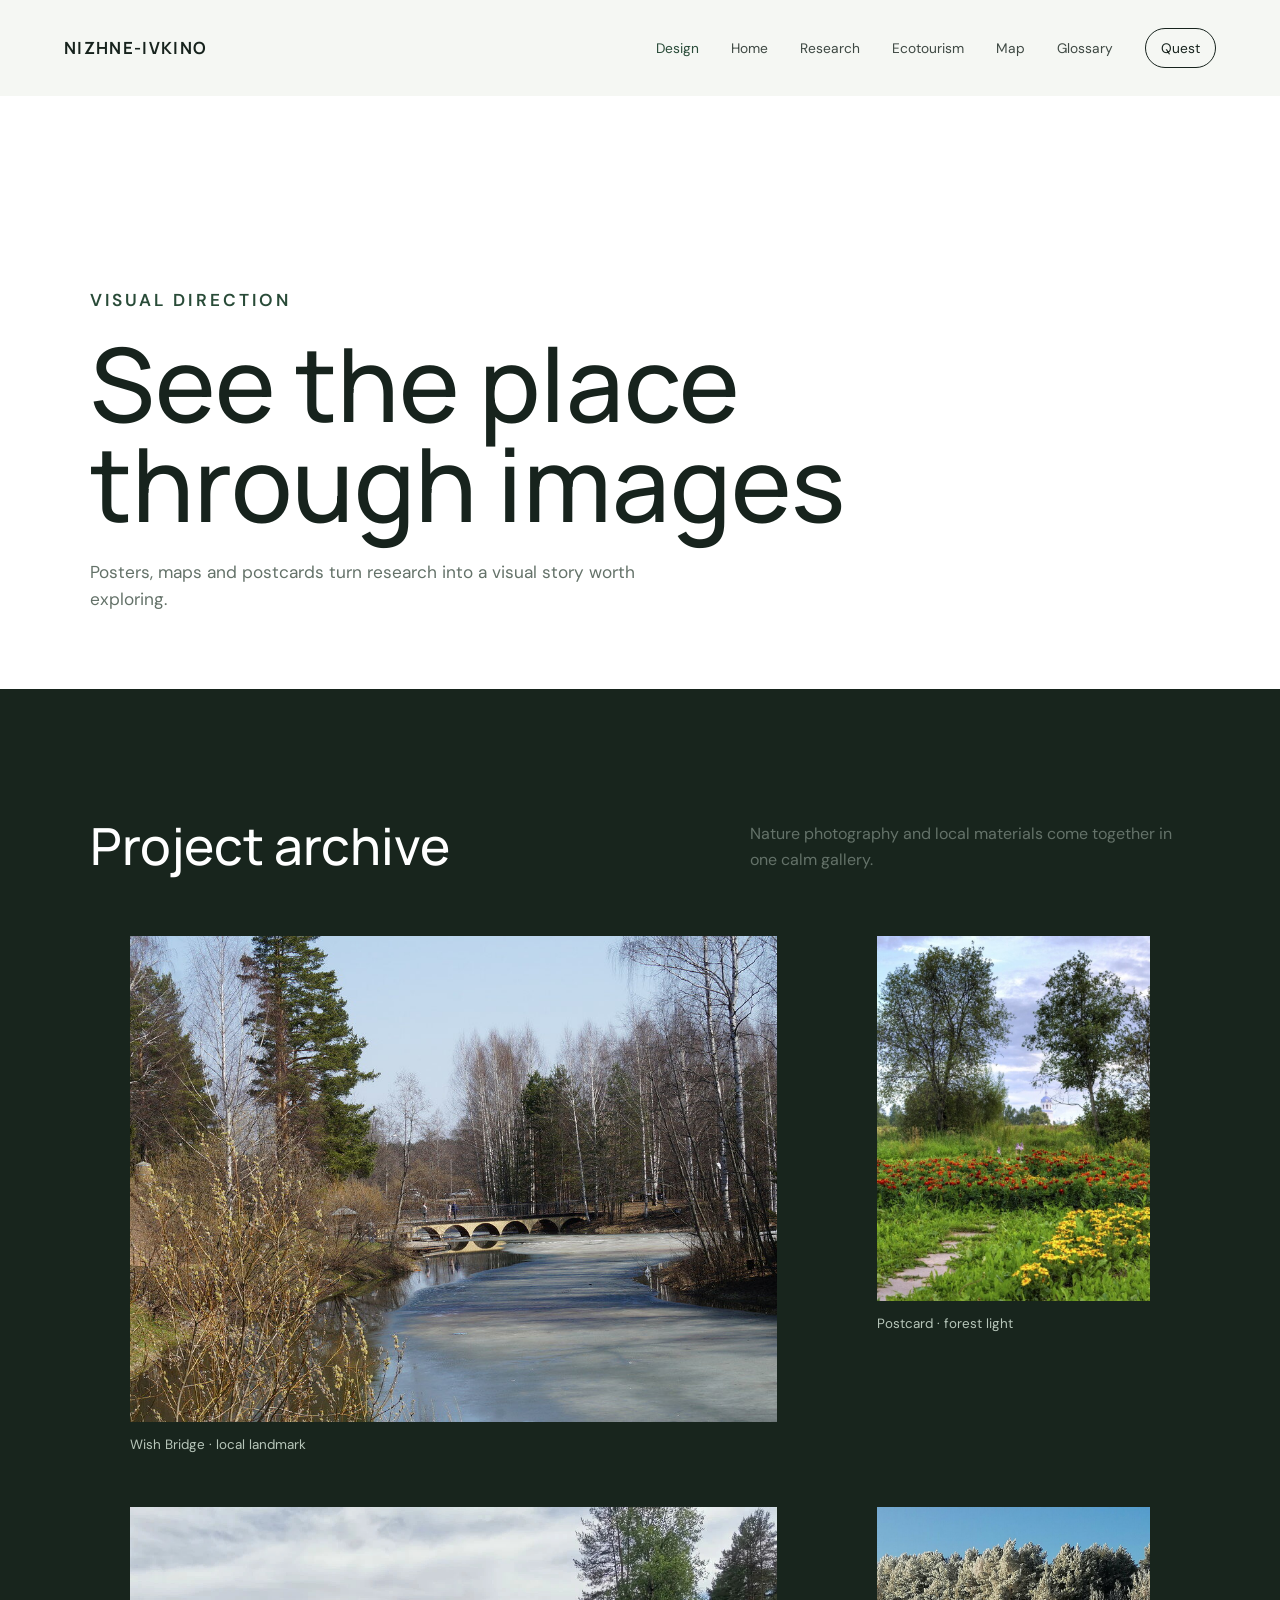
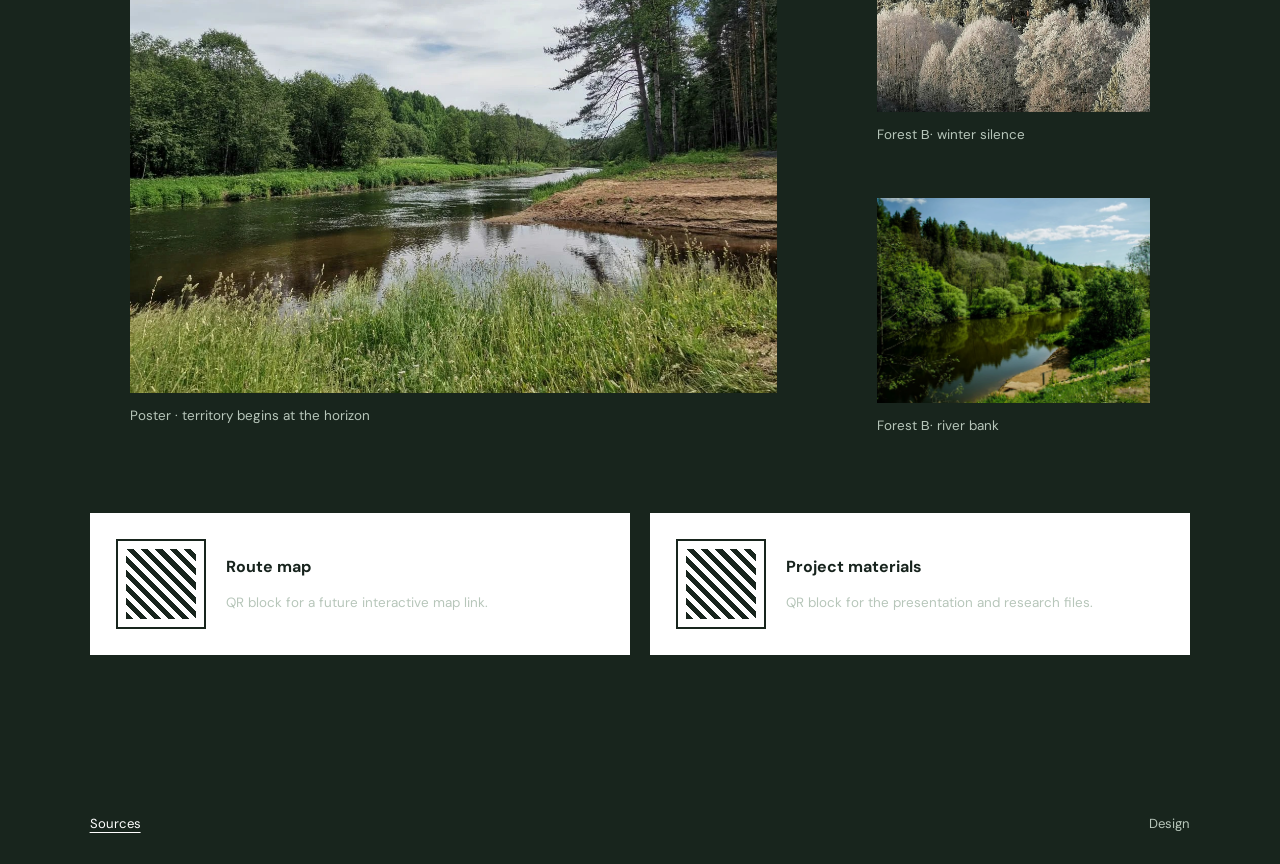
==== commit 3101d068: "Refresh cached site scripts Co-authored-by: Copilot <223556219+Copilot@users.noreply.github.com>" ====
--- a/design.html
+++ b/design.html
@@ -66,7 +66,7 @@
 </section>
 </main>
 <footer><a href="sources.html">Sources</a><span>Design</span></footer>
-<script src="script.js">
+<script src="script.js?v=2">
 </script>
 </body>
 </html>
--- a/styles.css
+++ b/styles.css
@@ -208,17 +208,24 @@
 .puzzle-board { width: min(100%, 480px); display: grid; grid-template-columns: repeat(3, 1fr); gap: 6px; margin: 24px 0 14px; padding: 6px; background: var(--deep); }
 .puzzle-slot, .puzzle-piece { min-height: 82px; border: 1px dashed #9ab29d; background: #f4f8f3; color: var(--deep); font: inherit; cursor: pointer; }
 .puzzle-slot { background: #dfeadf; }
-.puzzle-piece { min-width: 100px; aspect-ratio: 3 / 4; padding: 0; border-style: solid; border-radius: 6px; background-image: url('Pics/Белый орлан.png'); background-repeat: no-repeat; background-size: 300% 300%; }
+.puzzle-piece { min-width: 0; aspect-ratio: 766 / 1024; padding: 0; border-style: solid; border-radius: 6px; background-image: url('Pics/Белый орлан.png'); background-repeat: no-repeat; background-size: 400% 400%; }
 .puzzle-piece[data-piece="1"] { background-position: 0 0; }
-.puzzle-piece[data-piece="2"] { background-position: 50% 0; }
-.puzzle-piece[data-piece="3"] { background-position: 100% 0; }
-.puzzle-piece[data-piece="4"] { background-position: 0 50%; }
-.puzzle-piece[data-piece="5"] { background-position: 50% 50%; }
-.puzzle-piece[data-piece="6"] { background-position: 100% 50%; }
-.puzzle-piece[data-piece="7"] { background-position: 0 100%; }
-.puzzle-piece[data-piece="8"] { background-position: 50% 100%; }
-.puzzle-piece[data-piece="9"] { background-position: 100% 100%; }
-.puzzle-pieces { width: min(100%, 480px); display: grid; grid-template-columns: repeat(3, 1fr); gap: 6px; }
+.puzzle-piece[data-piece="2"] { background-position: 33.333% 0; }
+.puzzle-piece[data-piece="3"] { background-position: 66.667% 0; }
+.puzzle-piece[data-piece="4"] { background-position: 100% 0; }
+.puzzle-piece[data-piece="5"] { background-position: 0 33.333%; }
+.puzzle-piece[data-piece="6"] { background-position: 33.333% 33.333%; }
+.puzzle-piece[data-piece="7"] { background-position: 66.667% 33.333%; }
+.puzzle-piece[data-piece="8"] { background-position: 100% 33.333%; }
+.puzzle-piece[data-piece="9"] { background-position: 0 66.667%; }
+.puzzle-piece[data-piece="10"] { background-position: 33.333% 66.667%; }
+.puzzle-piece[data-piece="11"] { background-position: 66.667% 66.667%; }
+.puzzle-piece[data-piece="12"] { background-position: 100% 66.667%; }
+.puzzle-piece[data-piece="13"] { background-position: 0 100%; }
+.puzzle-piece[data-piece="14"] { background-position: 33.333% 100%; }
+.puzzle-piece[data-piece="15"] { background-position: 66.667% 100%; }
+.puzzle-piece[data-piece="16"] { background-position: 100% 100%; }
+.puzzle-pieces { width: min(100%, 480px); display: grid; grid-template-columns: repeat(4, 1fr); gap: 6px; }
 .puzzle-piece.placed { opacity: .45; }
 .puzzle-piece.selected { outline: 3px solid var(--accent); }
 .sorting-items { display: flex; flex-wrap: wrap; gap: 10px; margin: 24px 0; }
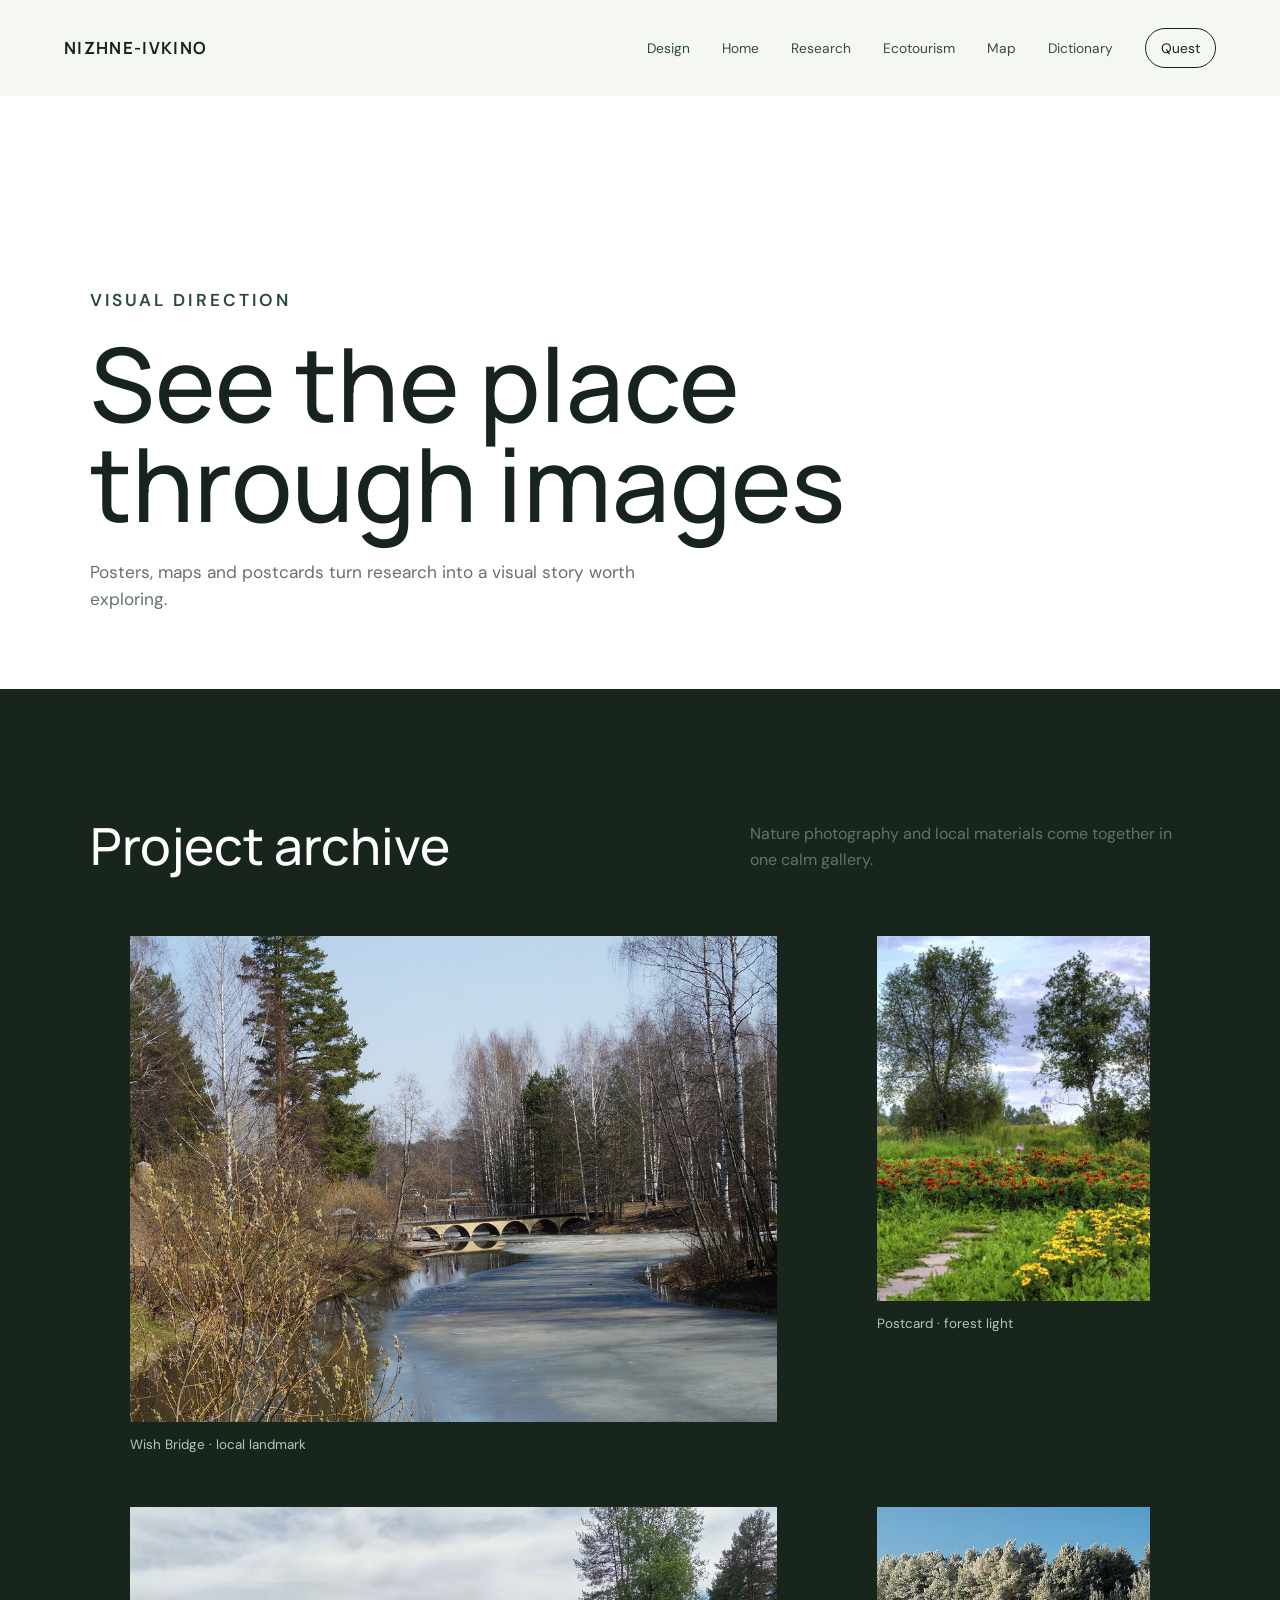
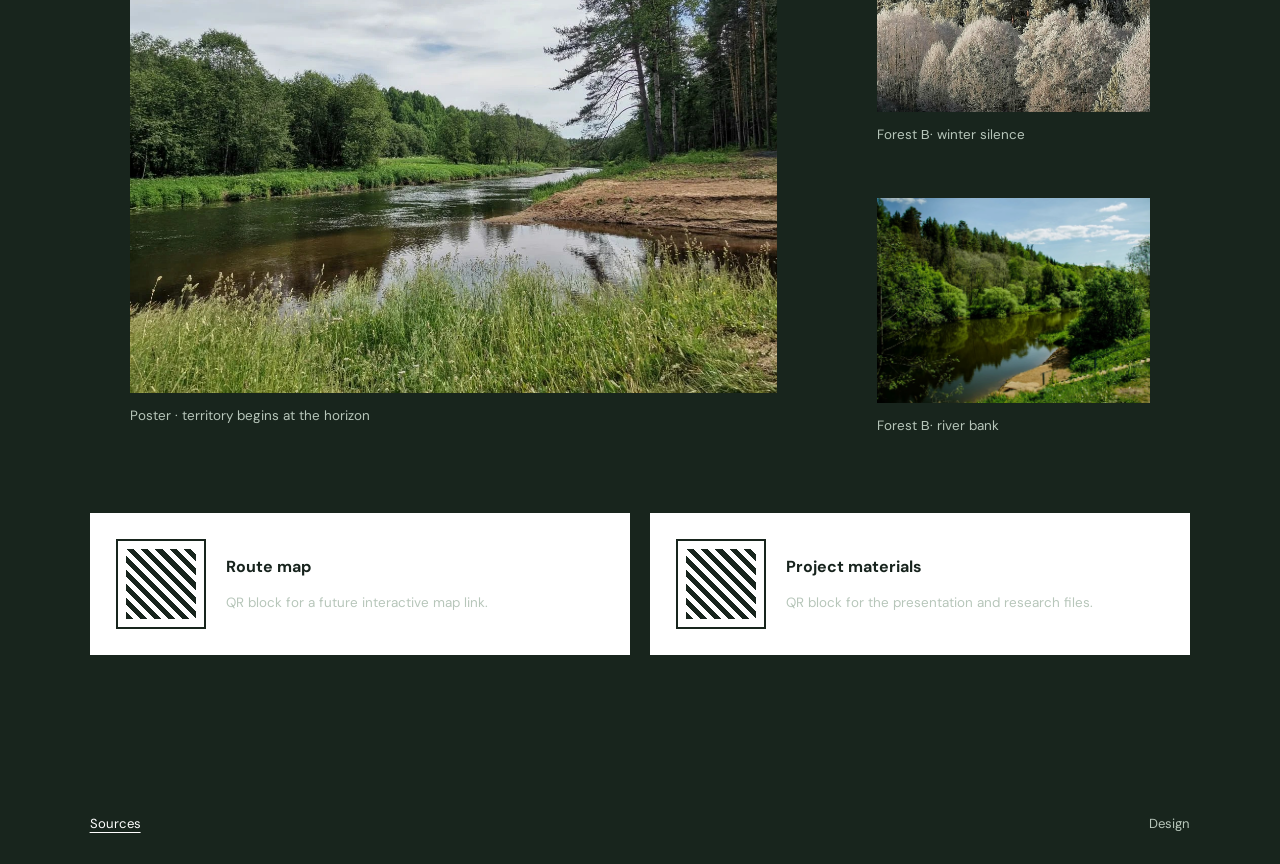
==== commit 3d422068: "Rename glossary to dictionary and fix encoding" ====
--- a/design.html
+++ b/design.html
@@ -16,7 +16,7 @@
 <a href="design.html" aria-current="page">Design</a>
 <a href="tourism.html">Ecotourism</a>
 <a href="map.html">Map</a>
-<a href="glossary.html">Glossary</a>
+<a href="dictionary.html">Dictionary</a>
 <a class="quest" href="quest.html">Quest</a>
 </div>
 </nav>
--- a/styles.css
+++ b/styles.css
@@ -172,14 +172,14 @@
 .quest-kicker { color: var(--deep); font-size: .75rem; font-weight: 700; letter-spacing: .14em; text-transform: uppercase; }
 .quest-task h2, .vault h2 { margin: 10px 0 12px; font-size: clamp(1.8rem, 4vw, 3.2rem); font-weight: 500; line-height: 1.08; }
 .quest-task > p, .vault > p { color: var(--muted); }
-.quest-glossary { margin: 24px 0; border: 1px solid var(--line); background: #f7faf6; }
-.quest-glossary summary { padding: 16px 18px; color: var(--deep); font-weight: 700; cursor: pointer; }
-.quest-glossary summary:focus-visible { outline: 3px solid var(--accent); outline-offset: -3px; }
-.quest-glossary-grid { display: grid; grid-template-columns: repeat(3, 1fr); gap: 1px; padding: 1px; background: var(--line); }
-.quest-glossary-grid article { min-width: 0; padding: 16px; background: white; }
-.quest-glossary-grid h3 { margin: 0 0 6px; color: var(--deep); font-size: 1rem; }
-.quest-glossary-grid p { margin: 0 0 8px; color: var(--muted); font-size: .92rem; }
-.quest-glossary-grid small { display: block; color: #52675a; font-size: .82rem; line-height: 1.4; }
+.quest-dictionary { margin: 24px 0; border: 1px solid var(--line); background: #f7faf6; }
+.quest-dictionary summary { padding: 16px 18px; color: var(--deep); font-weight: 700; cursor: pointer; }
+.quest-dictionary summary:focus-visible { outline: 3px solid var(--accent); outline-offset: -3px; }
+.quest-dictionary-grid { display: grid; grid-template-columns: repeat(3, 1fr); gap: 1px; padding: 1px; background: var(--line); }
+.quest-dictionary-grid article { min-width: 0; padding: 16px; background: white; }
+.quest-dictionary-grid h3 { margin: 0 0 6px; color: var(--deep); font-size: 1rem; }
+.quest-dictionary-grid p { margin: 0 0 8px; color: var(--muted); font-size: .92rem; }
+.quest-dictionary-grid small { display: block; color: #52675a; font-size: .82rem; line-height: 1.4; }
 .mission-paper { margin: 28px 0; padding: clamp(20px, 4vw, 34px); color: #26372c; background: #f1f5ef; border-left: 4px solid var(--accent); }
 .mission-paper select, .match-row select { max-width: 100%; margin: 4px; padding: 8px 10px; border: 1px solid var(--line); border-radius: 6px; background: white; font: inherit; }
 .mission-paper select:focus, .match-row select:focus { outline: none; box-shadow: none; }
@@ -246,6 +246,6 @@
 .vault-bird.landed { animation: bird-landing 1.4s ease-out forwards, bird-rest 2.8s ease-in-out 1.4s infinite; }
 @keyframes bird-landing { 0% { opacity: 0; transform: translate(120px, -110px) rotate(-12deg); } 65% { opacity: 1; transform: translate(-10px, 4px) rotate(6deg); } 100% { opacity: 1; transform: translate(0, 0) rotate(0); } }
 @keyframes bird-rest { 0%, 100% { transform: translateY(0) rotate(0); } 50% { transform: translateY(-4px) rotate(3deg); } }
-@media (max-width: 800px) { .clue-grid, .bins, .quest-glossary-grid { grid-template-columns: 1fr; } .match-row { grid-template-columns: 1fr; gap: 8px; } .quest-bar { align-items: flex-start; flex-direction: column; } .quest-tabs { grid-template-columns: repeat(4, 1fr); gap: 5px; } .quest-tab { min-height: 42px; } .puzzle-slot, .puzzle-piece { min-height: 64px; } }
+@media (max-width: 800px) { .clue-grid, .bins, .quest-dictionary-grid { grid-template-columns: 1fr; } .match-row { grid-template-columns: 1fr; gap: 8px; } .quest-bar { align-items: flex-start; flex-direction: column; } .quest-tabs { grid-template-columns: repeat(4, 1fr); gap: 5px; } .quest-tab { min-height: 42px; } .puzzle-slot, .puzzle-piece { min-height: 64px; } }
 @media (max-width: 800px) { .site-nav, .site-nav.dark { position: sticky; top: 0; z-index: 30; min-height: 76px; padding: 18px 20px; color: var(--ink); background: var(--paper); box-shadow: 0 2px 12px rgba(23,35,29,.12); } .nav-links { display: none; position: absolute; top: calc(100% + 8px); right: 20px; left: 20px; flex-direction: column; align-items: stretch; gap: 2px; padding: 12px 16px 14px; color: white; background: #18251d; border: 1px solid rgba(185,217,189,.18); border-radius: 16px; box-shadow: 0 16px 28px rgba(6,12,8,.28); transform-origin: top center; } .nav-links.open { display: flex; animation: dropdown-in .18s ease-out; } .nav-links a { display: flex; align-items: center; min-height: 36px; padding: 0 4px; color: white; opacity: .9; } .nav-links a[aria-current='page'] { color: var(--accent); opacity: 1; } .nav-links .quest { min-height: 36px; padding: 0 4px; border: 0; margin-top: 2px; } .menu-button { display: block; } .section-head { display: block; } .section-intro { margin-top: 20px; } .card-grid, .route-grid, .terms { grid-template-columns: 1fr; } .gallery-item, .gallery-item.wide, .forest-column { grid-column: span 12; } .news-card { grid-template-columns: 1fr; } .news-card img { height: 240px; } .rules, .qr-grid { grid-template-columns: 1fr; } .map-layout { grid-template-columns: 1fr; } .map-frame, #yandex-map { min-height: 420px; height: 420px; } footer { align-items: flex-start; flex-direction: column; } }
 @keyframes dropdown-in { from { opacity: 0; transform: translateY(-6px) scaleY(.98); } to { opacity: 1; transform: translateY(0) scaleY(1); } }
